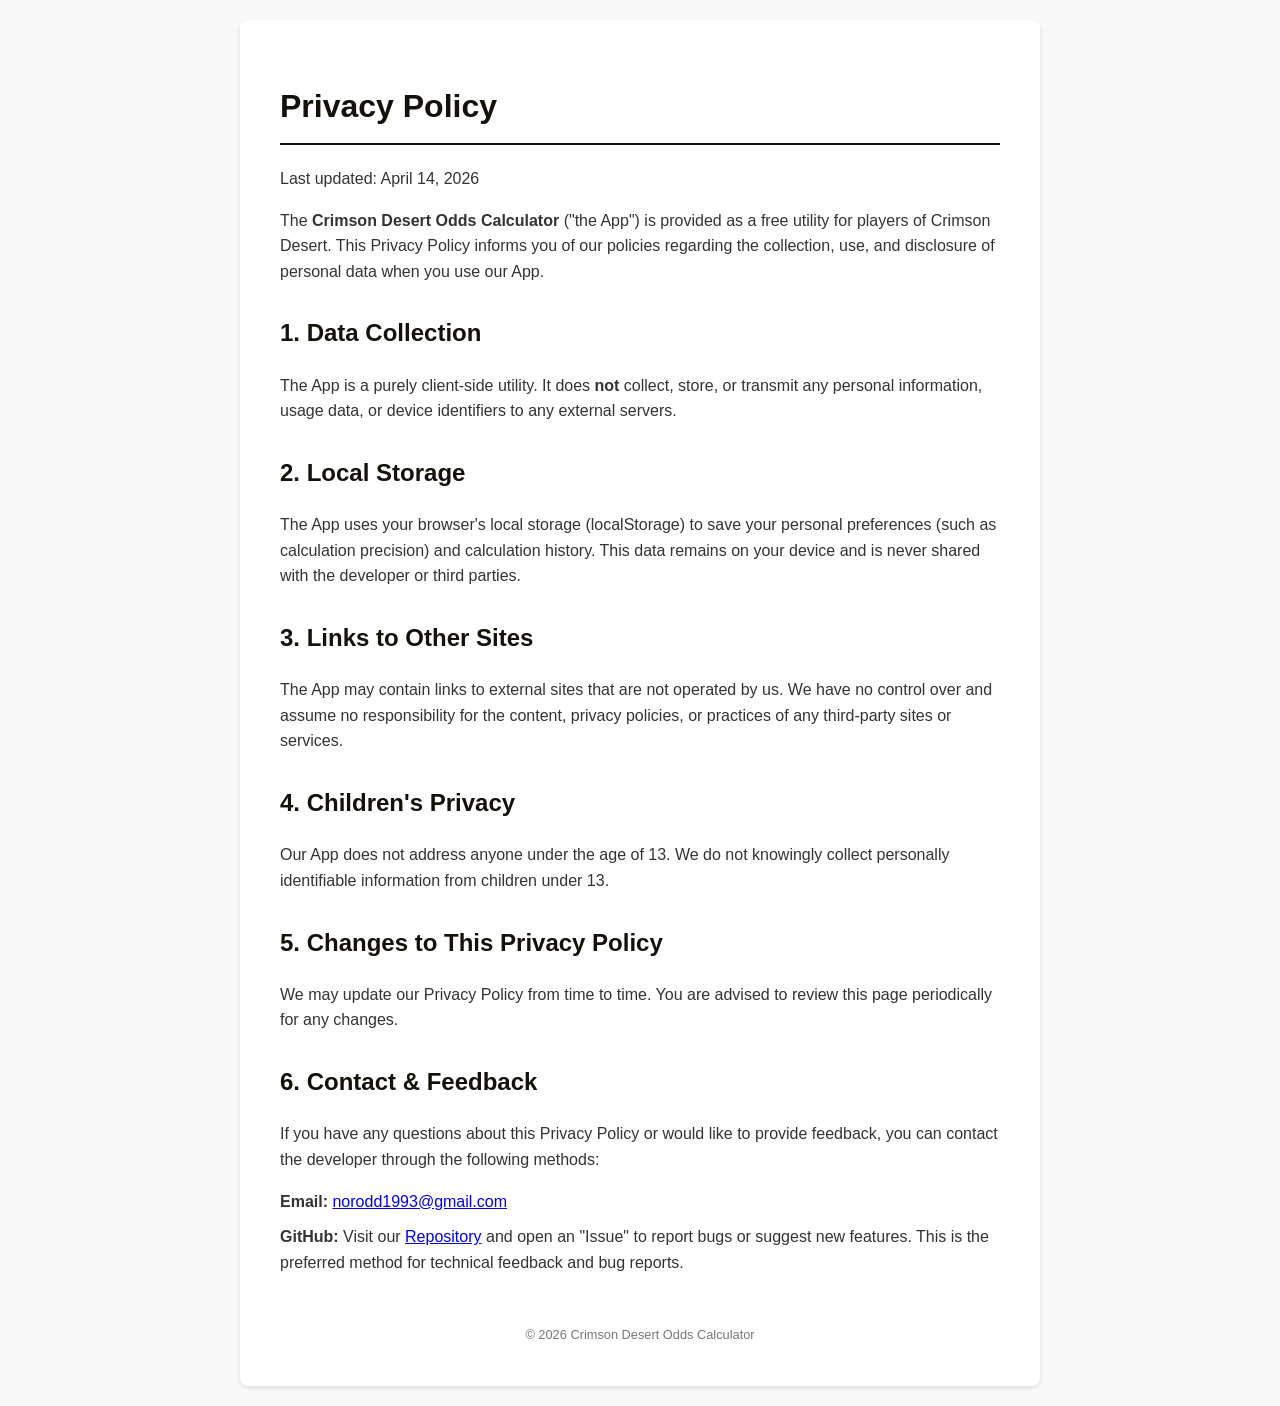
==== privacy-policy.html @ bf01fe00 "Add files via upload" ====
<!DOCTYPE html>
<html lang="en">
<head>
    <meta charset="UTF-8">
    <meta name="viewport" content="width=device-width, initial-scale=1.0">
    <title>Privacy Policy - Crimson Desert Odds Calculator</title>
    <style>
        body {
            font-family: -apple-system, BlinkMacSystemFont, "Segoe UI", Roboto, Helvetica, Arial, sans-serif;
            line-height: 1.6;
            color: #333;
            max-width: 800px;
            margin: 0 auto;
            padding: 20px;
            background-color: #f9f9f9;
        }
        .container {
            background: #fff;
            padding: 40px;
            border-radius: 8px;
            box-shadow: 0 2px 4px rgba(0,0,0,0.1);
        }
        h1 { color: #131109; border-bottom: 2px solid #131109; padding-bottom: 10px; }
        h2 { color: #131109; margin-top: 30px; }
        p { margin-bottom: 15px; }
        .footer { margin-top: 50px; font-size: 0.8em; color: #777; text-align: center; }
    </style>
</head>
<body>
    <div class="container">
        <h1>Privacy Policy</h1>
        <p>Last updated: April 14, 2026</p>

        <p>The <strong>Crimson Desert Odds Calculator</strong> ("the App") is provided as a free utility for players of Crimson Desert. This Privacy Policy informs you of our policies regarding the collection, use, and disclosure of personal data when you use our App.</p>

        <h2>1. Data Collection</h2>
        <p>The App is a purely client-side utility. It does <strong>not</strong> collect, store, or transmit any personal information, usage data, or device identifiers to any external servers.</p>

        <h2>2. Local Storage</h2>
        <p>The App uses your browser's local storage (localStorage) to save your personal preferences (such as calculation precision) and calculation history. This data remains on your device and is never shared with the developer or third parties.</p>


        <h2>3. Links to Other Sites</h2>
        <p>The App may contain links to external sites that are not operated by us. We have no control over and assume no responsibility for the content, privacy policies, or practices of any third-party sites or services.</p>

        <h2>4. Children's Privacy</h2>
        <p>Our App does not address anyone under the age of 13. We do not knowingly collect personally identifiable information from children under 13.</p>

        <h2>5. Changes to This Privacy Policy</h2>
        <p>We may update our Privacy Policy from time to time. You are advised to review this page periodically for any changes.</p>

        <h2>6. Contact & Feedback</h2>
        <p>If you have any questions about this Privacy Policy or would like to provide feedback, you can contact the developer through the following methods:</p>
        <ul style="list-style-type: none; padding-left: 0;">
            <li><strong>Email:</strong> <a href="mailto:norodd1993@gmail.com">norodd1993@gmail.com</a></li>
            <li style="margin-top: 10px;"><strong>GitHub:</strong> Visit our <a href="https://github.com/norodd93/CD-Gambling-Calculator" target="_blank">Repository</a> and open an "Issue" to report bugs or suggest new features. This is the preferred method for technical feedback and bug reports.</li>
        </ul>

        <div class="footer">
            &copy; 2026 Crimson Desert Odds Calculator
        </div>
    </div>
</body>
</html>
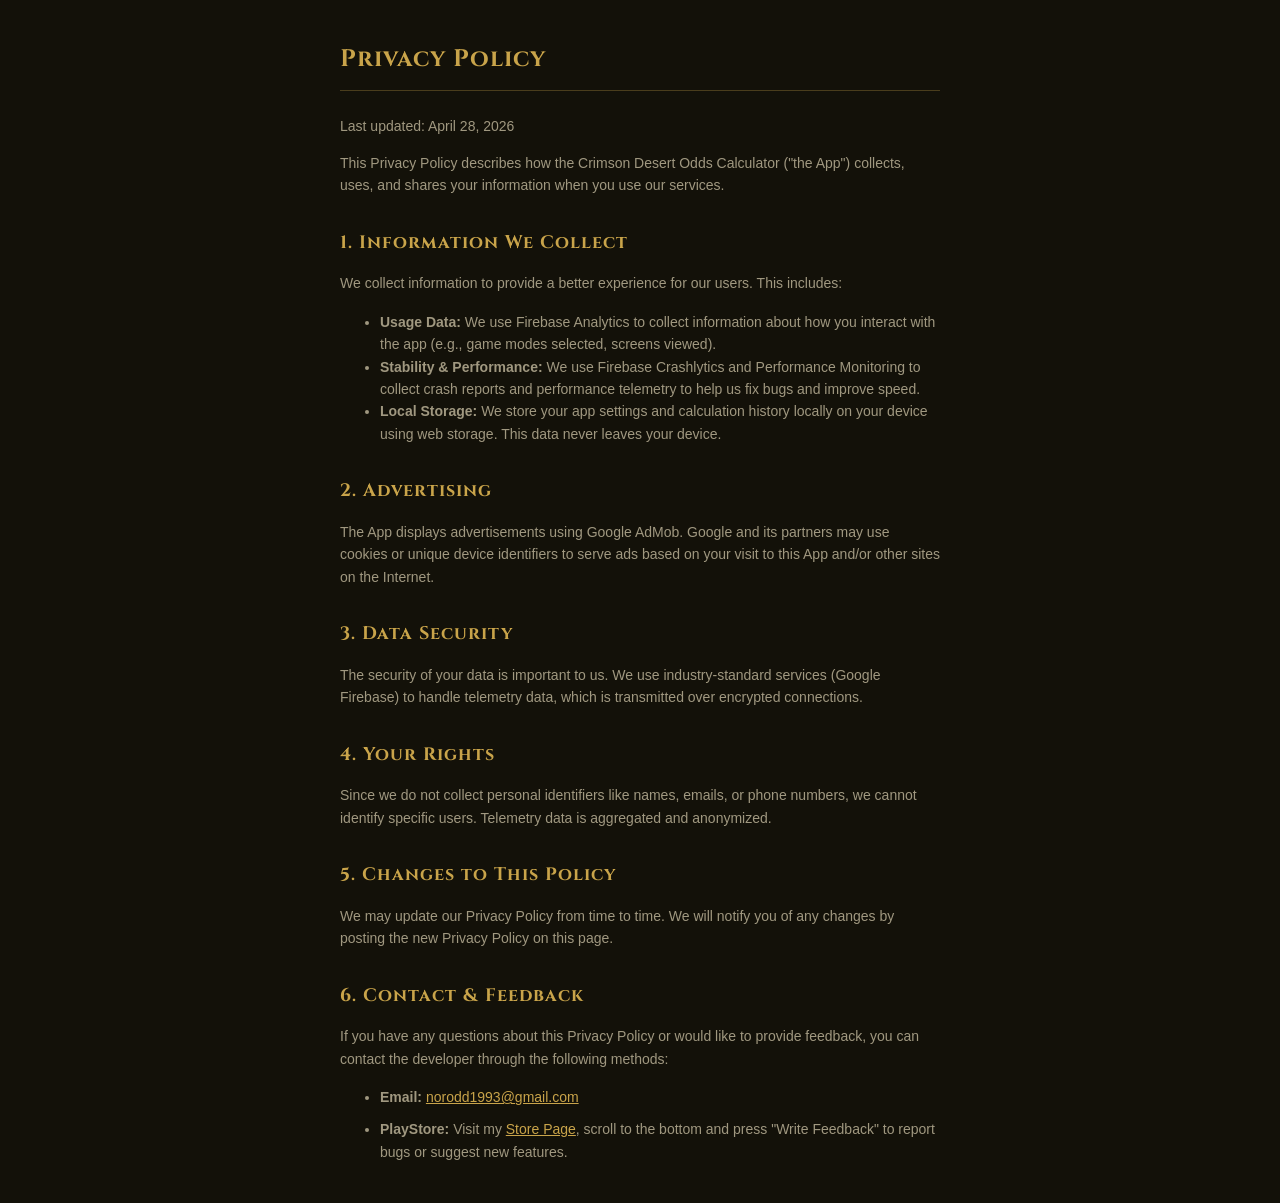
==== commit 49115a30: "Update privacy-policy.html" ====
--- a/privacy-policy.html
+++ b/privacy-policy.html
@@ -2,63 +2,76 @@
 <html lang="en">
 <head>
     <meta charset="UTF-8">
-    <meta name="viewport" content="width=device-width, initial-scale=1.0">
-    <title>Privacy Policy - Crimson Desert Odds Calculator</title>
+    <meta name="viewport" content="width=device-width, initial-scale=1.0, viewport-fit=cover">
+    <title>Privacy Policy - Crimson Desert Odds</title>
+    <link href="https://fonts.googleapis.com/css2?family=Cinzel:wght@400;600;700&display=swap" rel="stylesheet">
     <style>
+        :root {
+            --bg: #131109;
+            --surface: #1c1912;
+            --gold: #c9a44a;
+            --text: #e0d8c0;
+            --text-dim: #a09880;
+        }
         body {
-            font-family: -apple-system, BlinkMacSystemFont, "Segoe UI", Roboto, Helvetica, Arial, sans-serif;
+            background: var(--bg);
+            color: var(--text);
+            font-family: sans-serif;
+            margin: 0;
+            padding: 24px;
             line-height: 1.6;
-            color: #333;
-            max-width: 800px;
-            margin: 0 auto;
-            padding: 20px;
-            background-color: #f9f9f9;
         }
-        .container {
-            background: #fff;
-            padding: 40px;
-            border-radius: 8px;
-            box-shadow: 0 2px 4px rgba(0,0,0,0.1);
+        h1, h2 {
+            font-family: 'Cinzel', serif;
+            color: var(--gold);
+            letter-spacing: 1px;
         }
-        h1 { color: #131109; border-bottom: 2px solid #131109; padding-bottom: 10px; }
-        h2 { color: #131109; margin-top: 30px; }
-        p { margin-bottom: 15px; }
-        .footer { margin-top: 50px; font-size: 0.8em; color: #777; text-align: center; }
+        h1 { font-size: 24px; border-bottom: 1px solid rgba(201,164,74,0.3); padding-bottom: 12px; margin-bottom: 24px; }
+        h2 { font-size: 18px; margin-top: 32px; }
+        p, li { font-size: 14px; color: var(--text-dim); }
+        .back-link {
+            display: inline-block;
+            margin-bottom: 20px;
+            color: var(--gold);
+            text-decoration: none;
+            font-weight: bold;
+        }
+        .container { max-width: 600px; margin: 0 auto; }
     </style>
 </head>
 <body>
     <div class="container">
         <h1>Privacy Policy</h1>
-        <p>Last updated: April 14, 2026</p>
+        <p>Last updated: April 28, 2026</p>
 
-        <p>The <strong>Crimson Desert Odds Calculator</strong> ("the App") is provided as a free utility for players of Crimson Desert. This Privacy Policy informs you of our policies regarding the collection, use, and disclosure of personal data when you use our App.</p>
+        <p>This Privacy Policy describes how the Crimson Desert Odds Calculator ("the App") collects, uses, and shares your information when you use our services.</p>
 
-        <h2>1. Data Collection</h2>
-        <p>The App is a purely client-side utility. It does <strong>not</strong> collect, store, or transmit any personal information, usage data, or device identifiers to any external servers.</p>
-
-        <h2>2. Local Storage</h2>
-        <p>The App uses your browser's local storage (localStorage) to save your personal preferences (such as calculation precision) and calculation history. This data remains on your device and is never shared with the developer or third parties.</p>
-
-
-        <h2>3. Links to Other Sites</h2>
-        <p>The App may contain links to external sites that are not operated by us. We have no control over and assume no responsibility for the content, privacy policies, or practices of any third-party sites or services.</p>
-
-        <h2>4. Children's Privacy</h2>
-        <p>Our App does not address anyone under the age of 13. We do not knowingly collect personally identifiable information from children under 13.</p>
-
-        <h2>5. Changes to This Privacy Policy</h2>
-        <p>We may update our Privacy Policy from time to time. You are advised to review this page periodically for any changes.</p>
-
-        <h2>6. Contact & Feedback</h2>
-        <p>If you have any questions about this Privacy Policy or would like to provide feedback, you can contact the developer through the following methods:</p>
-        <ul style="list-style-type: none; padding-left: 0;">
-            <li><strong>Email:</strong> <a href="mailto:norodd1993@gmail.com">norodd1993@gmail.com</a></li>
-            <li style="margin-top: 10px;"><strong>GitHub:</strong> Visit our <a href="https://github.com/norodd93/CD-Gambling-Calculator" target="_blank">Repository</a> and open an "Issue" to report bugs or suggest new features. This is the preferred method for technical feedback and bug reports.</li>
+        <h2>1. Information We Collect</h2>
+        <p>We collect information to provide a better experience for our users. This includes:</p>
+        <ul>
+            <li><strong>Usage Data:</strong> We use Firebase Analytics to collect information about how you interact with the app (e.g., game modes selected, screens viewed).</li>
+            <li><strong>Stability & Performance:</strong> We use Firebase Crashlytics and Performance Monitoring to collect crash reports and performance telemetry to help us fix bugs and improve speed.</li>
+            <li><strong>Local Storage:</strong> We store your app settings and calculation history locally on your device using web storage. This data never leaves your device.</li>
         </ul>
 
-        <div class="footer">
-            &copy; 2026 Crimson Desert Odds Calculator
-        </div>
+        <h2>2. Advertising</h2>
+        <p>The App displays advertisements using Google AdMob. Google and its partners may use cookies or unique device identifiers to serve ads based on your visit to this App and/or other sites on the Internet.</p>
+
+        <h2>3. Data Security</h2>
+        <p>The security of your data is important to us. We use industry-standard services (Google Firebase) to handle telemetry data, which is transmitted over encrypted connections.</p>
+
+        <h2>4. Your Rights</h2>
+        <p>Since we do not collect personal identifiers like names, emails, or phone numbers, we cannot identify specific users. Telemetry data is aggregated and anonymized.</p>
+
+        <h2>5. Changes to This Policy</h2>
+        <p>We may update our Privacy Policy from time to time. We will notify you of any changes by posting the new Privacy Policy on this page.</p>
+
+        <h2>6. Contact &amp; Feedback</h2>
+        <p>If you have any questions about this Privacy Policy or would like to provide feedback, you can contact the developer through the following methods:</p>
+        <ul>
+            <li><strong>Email:</strong> <a href="mailto:norodd1993@gmail.com" style="color: var(--gold);">norodd1993@gmail.com</a></li>
+            <li style="margin-top: 10px;"><strong>PlayStore:</strong> Visit my <a href="https://play.google.com/store/apps/details?id=com.norodd.cdcalculator" target="_blank" style="color: var(--gold);">Store Page</a>, scroll to the bottom and press "Write Feedback" to report bugs or suggest new features.</li>
+        </ul>
     </div>
 </body>
 </html>
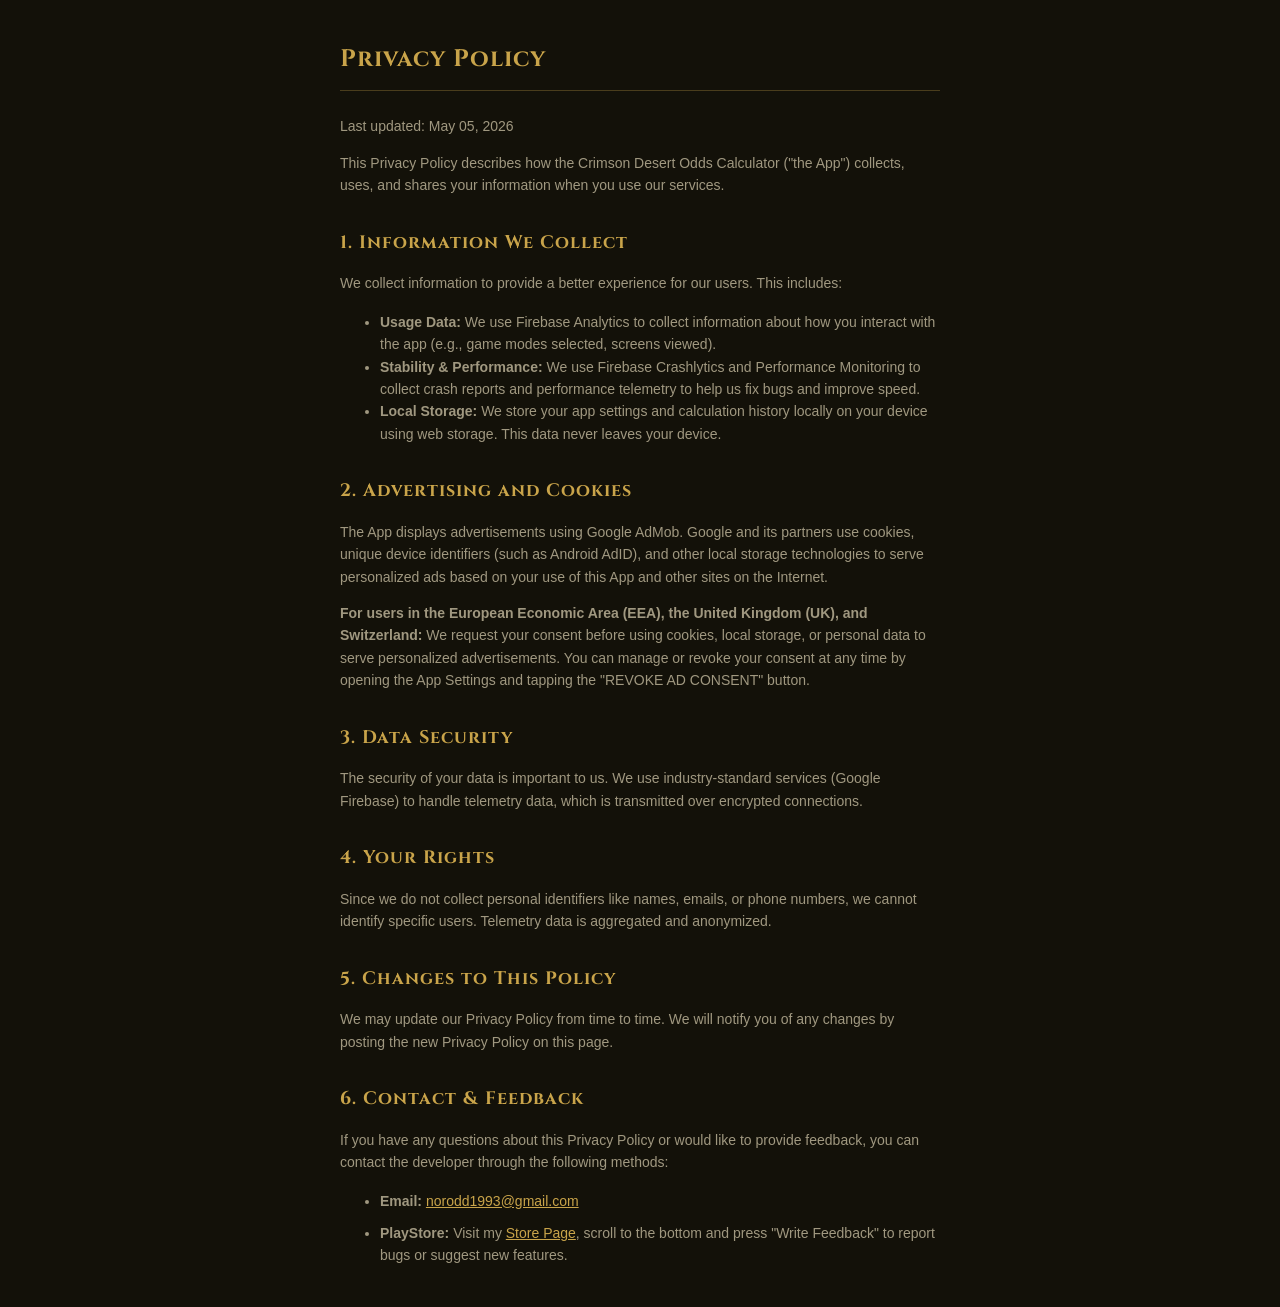
==== commit 44075446: "Revise privacy policy with updated date and details Updated the last updated date and modified the a" ====
--- a/privacy-policy.html
+++ b/privacy-policy.html
@@ -18,7 +18,7 @@
             color: var(--text);
             font-family: sans-serif;
             margin: 0;
-            padding: 24px;
+            padding: calc(24px + env(safe-area-inset-top, 24px)) 24px 24px;
             line-height: 1.6;
         }
         h1, h2 {
@@ -42,7 +42,7 @@
 <body>
     <div class="container">
         <h1>Privacy Policy</h1>
-        <p>Last updated: April 28, 2026</p>
+        <p>Last updated: May 05, 2026</p>
 
         <p>This Privacy Policy describes how the Crimson Desert Odds Calculator ("the App") collects, uses, and shares your information when you use our services.</p>
 
@@ -54,8 +54,9 @@
             <li><strong>Local Storage:</strong> We store your app settings and calculation history locally on your device using web storage. This data never leaves your device.</li>
         </ul>
 
-        <h2>2. Advertising</h2>
-        <p>The App displays advertisements using Google AdMob. Google and its partners may use cookies or unique device identifiers to serve ads based on your visit to this App and/or other sites on the Internet.</p>
+        <h2>2. Advertising and Cookies</h2>
+        <p>The App displays advertisements using Google AdMob. Google and its partners use cookies, unique device identifiers (such as Android AdID), and other local storage technologies to serve personalized ads based on your use of this App and other sites on the Internet.</p>
+        <p><strong>For users in the European Economic Area (EEA), the United Kingdom (UK), and Switzerland:</strong> We request your consent before using cookies, local storage, or personal data to serve personalized advertisements. You can manage or revoke your consent at any time by opening the App Settings and tapping the "REVOKE AD CONSENT" button.</p>
 
         <h2>3. Data Security</h2>
         <p>The security of your data is important to us. We use industry-standard services (Google Firebase) to handle telemetry data, which is transmitted over encrypted connections.</p>
